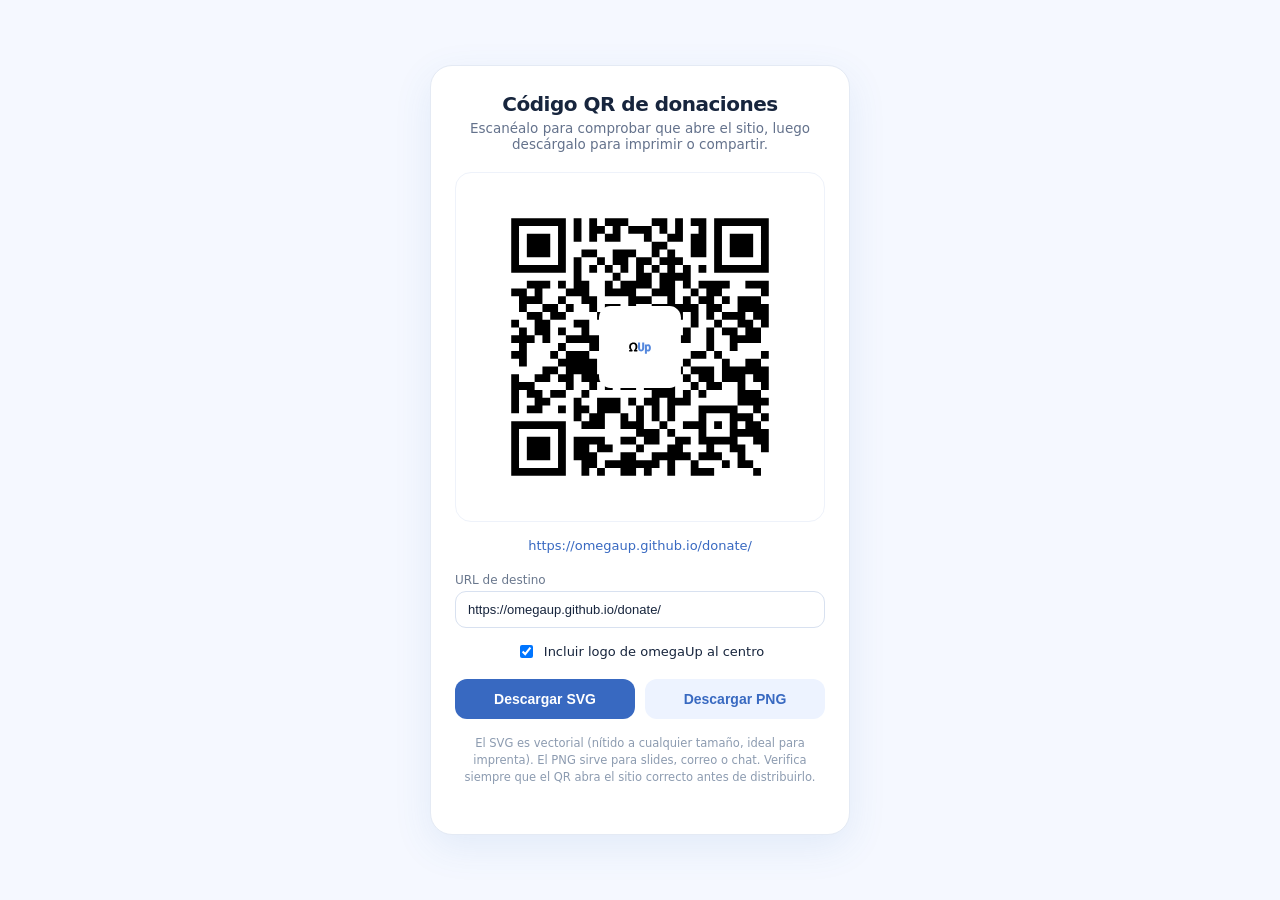
==== qr.html @ 74340088 "Sitio de donaciones omegaUp (Linktree estatico + generador de QR)" ====
<!doctype html>
<html lang="es">
<head>
  <meta charset="utf-8">
  <meta name="viewport" content="width=device-width, initial-scale=1">
  <meta name="robots" content="noindex">
  <title>QR · Donar a omegaUp</title>
  <style>
    :root { font-family: Inter, system-ui, -apple-system, "Segoe UI", sans-serif; color: #17253d; }
    * { box-sizing: border-box; }
    body { margin: 0; min-height: 100vh; background: #f5f8ff; display: grid; place-items: center; padding: 32px 18px; }
    .card { width: min(100%, 420px); background: #fff; border: 1px solid #e4eaf4; border-radius: 22px; box-shadow: 0 12px 38px #3b72bc1a; padding: 26px 24px 28px; text-align: center; }
    h1 { font-size: 20px; letter-spacing: -.5px; margin: 0 0 4px; }
    p { color: #64728c; font-size: 13.5px; margin: 0 0 20px; }
    .qr-box { background: #fff; border: 1px solid #eef2fa; border-radius: 16px; padding: 14px; display: grid; place-items: center; position: relative; }
    .qr-box svg { width: 100%; height: auto; max-width: 320px; display: block; }
    .qr-logo { position: absolute; width: 20%; height: 20%; left: 50%; top: 50%; transform: translate(-50%, -50%); background: #fff; border-radius: 10px; padding: 6px; box-shadow: 0 0 0 5px #fff; }
    .qr-logo img { width: 100%; height: 100%; object-fit: contain; display: block; }
    .url { margin: 16px 0 20px; font-size: 13px; color: #3869c1; word-break: break-all; }
    .controls { display: grid; gap: 14px; }
    label { font-size: 12px; color: #69778d; text-align: left; display: block; margin-bottom: 4px; }
    input[type="text"] { width: 100%; padding: 10px 12px; border: 1px solid #d8e1f0; border-radius: 11px; font-size: 13px; color: #17253d; }
    .toggle { display: flex; align-items: center; gap: 8px; font-size: 13px; color: #17253d; justify-content: center; }
    .btns { display: flex; gap: 10px; }
    button { flex: 1; cursor: pointer; border: 0; border-radius: 12px; padding: 12px; font-size: 14px; font-weight: 600; background: #3869c1; color: #fff; transition: background .15s; }
    button.secondary { background: #edf3ff; color: #3869c1; }
    button:hover { background: #2d579f; }
    button.secondary:hover { background: #dfeaff; }
    .hint { font-size: 11.5px; color: #8c9bb0; margin-top: 16px; line-height: 1.5; }
  </style>
</head>
<body>
  <div class="card">
    <h1>Código QR de donaciones</h1>
    <p>Escanéalo para comprobar que abre el sitio, luego descárgalo para imprimir o compartir.</p>
    <div class="qr-box" id="qrBox"></div>
    <div class="url" id="urlLabel"></div>
    <div class="controls">
      <div>
        <label for="urlInput">URL de destino</label>
        <input type="text" id="urlInput" value="https://omegaup.github.io/donate/">
      </div>
      <label class="toggle"><input type="checkbox" id="logoToggle" checked> Incluir logo de omegaUp al centro</label>
      <div class="btns">
        <button id="svgBtn">Descargar SVG</button>
        <button id="pngBtn" class="secondary">Descargar PNG</button>
      </div>
    </div>
    <p class="hint">El SVG es vectorial (nítido a cualquier tamaño, ideal para imprenta). El PNG sirve para slides, correo o chat. Verifica siempre que el QR abra el sitio correcto antes de distribuirlo.</p>
  </div>

  <script src="assets/qrcode.js"></script>
  <script>
    const qrBox = document.getElementById('qrBox');
    const urlInput = document.getElementById('urlInput');
    const urlLabel = document.getElementById('urlLabel');
    const logoToggle = document.getElementById('logoToggle');

    let logoDataUri = null;
    let currentSVG = '';

    const CELL = 16;      // px por módulo
    const MARGIN = 4;     // módulos de zona de silencio

    // Nivel H: hasta 30% de recuperación, necesario al poner un logo encima.
    function makeMatrix(text) {
      const qr = qrcode(0, 'H'); // 0 = selección automática de versión
      qr.addData(text, 'Byte');
      qr.make();
      return qr;
    }

    function buildSVG(qr, withLogo) {
      const count = qr.getModuleCount();
      const dim = (count + MARGIN * 2) * CELL;
      let path = '';
      for (let r = 0; r < count; r++) {
        for (let c = 0; c < count; c++) {
          if (qr.isDark(r, c)) {
            const x = (c + MARGIN) * CELL;
            const y = (r + MARGIN) * CELL;
            path += `M${x},${y}h${CELL}v${CELL}h-${CELL}z`;
          }
        }
      }
      let logo = '';
      if (withLogo && logoDataUri) {
        const ls = dim * 0.2;
        const lp = ls * 0.14;
        const lx = (dim - ls) / 2;
        logo =
          `<rect x="${(lx - lp).toFixed(1)}" y="${(lx - lp).toFixed(1)}" width="${(ls + lp * 2).toFixed(1)}" height="${(ls + lp * 2).toFixed(1)}" rx="${(ls * 0.18).toFixed(1)}" fill="#ffffff"/>` +
          `<image href="${logoDataUri}" x="${lx.toFixed(1)}" y="${lx.toFixed(1)}" width="${ls.toFixed(1)}" height="${ls.toFixed(1)}"/>`;
      }
      return `<svg xmlns="http://www.w3.org/2000/svg" width="${dim}" height="${dim}" viewBox="0 0 ${dim} ${dim}" role="img" aria-label="Código QR para donar a omegaUp">` +
        `<rect width="${dim}" height="${dim}" fill="#ffffff"/>` +
        `<path d="${path}" fill="#000000"/>` +
        logo +
        `</svg>`;
    }

    async function loadLogo() {
      try {
        const res = await fetch('assets/logo-square.svg');
        if (!res.ok) return;
        const text = await res.text();
        logoDataUri = 'data:image/svg+xml;base64,' + btoa(unescape(encodeURIComponent(text)));
      } catch { /* sin logo si no se puede cargar */ }
    }

    function render() {
      const url = urlInput.value.trim();
      urlLabel.textContent = url;
      if (!url) { qrBox.innerHTML = ''; return; }
      const qr = makeMatrix(url);
      currentSVG = buildSVG(qr, logoToggle.checked);
      qrBox.innerHTML = currentSVG;
    }

    function download(filename, blob) {
      const a = document.createElement('a');
      a.href = URL.createObjectURL(blob);
      a.download = filename;
      a.click();
      setTimeout(() => URL.revokeObjectURL(a.href), 1000);
    }

    document.getElementById('svgBtn').addEventListener('click', () => {
      download('omegaup-donate-qr.svg', new Blob([currentSVG], { type: 'image/svg+xml' }));
    });

    document.getElementById('pngBtn').addEventListener('click', () => {
      const img = new Image();
      const svgBlob = new Blob([currentSVG], { type: 'image/svg+xml' });
      const svgUrl = URL.createObjectURL(svgBlob);
      img.onload = () => {
        const scale = 2;
        const canvas = document.createElement('canvas');
        canvas.width = img.width * scale;
        canvas.height = img.height * scale;
        const ctx = canvas.getContext('2d');
        ctx.fillStyle = '#ffffff';
        ctx.fillRect(0, 0, canvas.width, canvas.height);
        ctx.drawImage(img, 0, 0, canvas.width, canvas.height);
        canvas.toBlob((blob) => download('omegaup-donate-qr.png', blob), 'image/png');
        URL.revokeObjectURL(svgUrl);
      };
      img.src = svgUrl;
    });

    urlInput.addEventListener('input', render);
    logoToggle.addEventListener('change', render);

    loadLogo().then(render);
  </script>
</body>
</html>
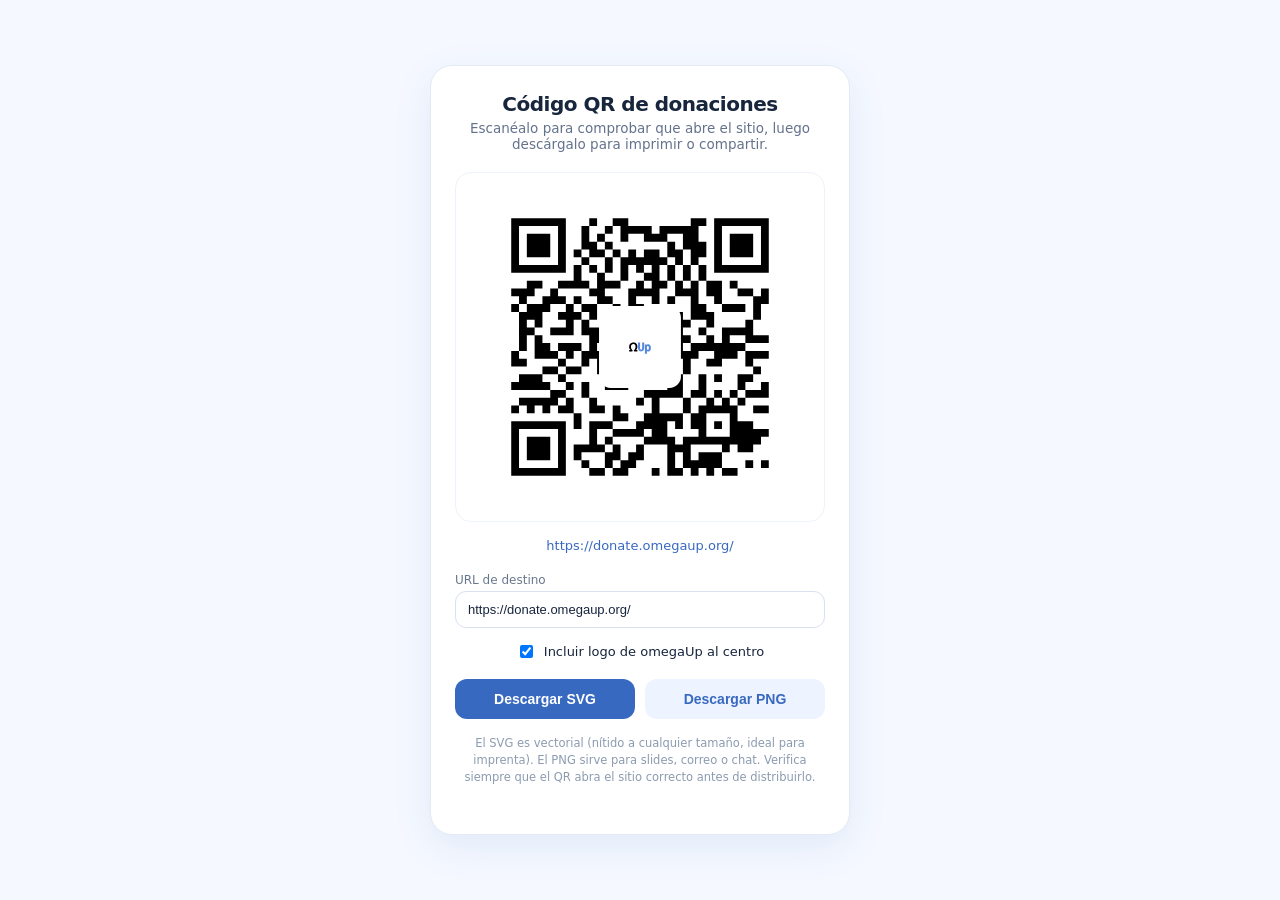
==== commit 8342d6ef: "Configurar dominio propio donate.omegaup.org" ====
--- a/qr.html
+++ b/qr.html
@@ -38,7 +38,7 @@
     <div class="controls">
       <div>
         <label for="urlInput">URL de destino</label>
-        <input type="text" id="urlInput" value="https://omegaup.github.io/donate/">
+        <input type="text" id="urlInput" value="https://donate.omegaup.org/">
       </div>
       <label class="toggle"><input type="checkbox" id="logoToggle" checked> Incluir logo de omegaUp al centro</label>
       <div class="btns">
